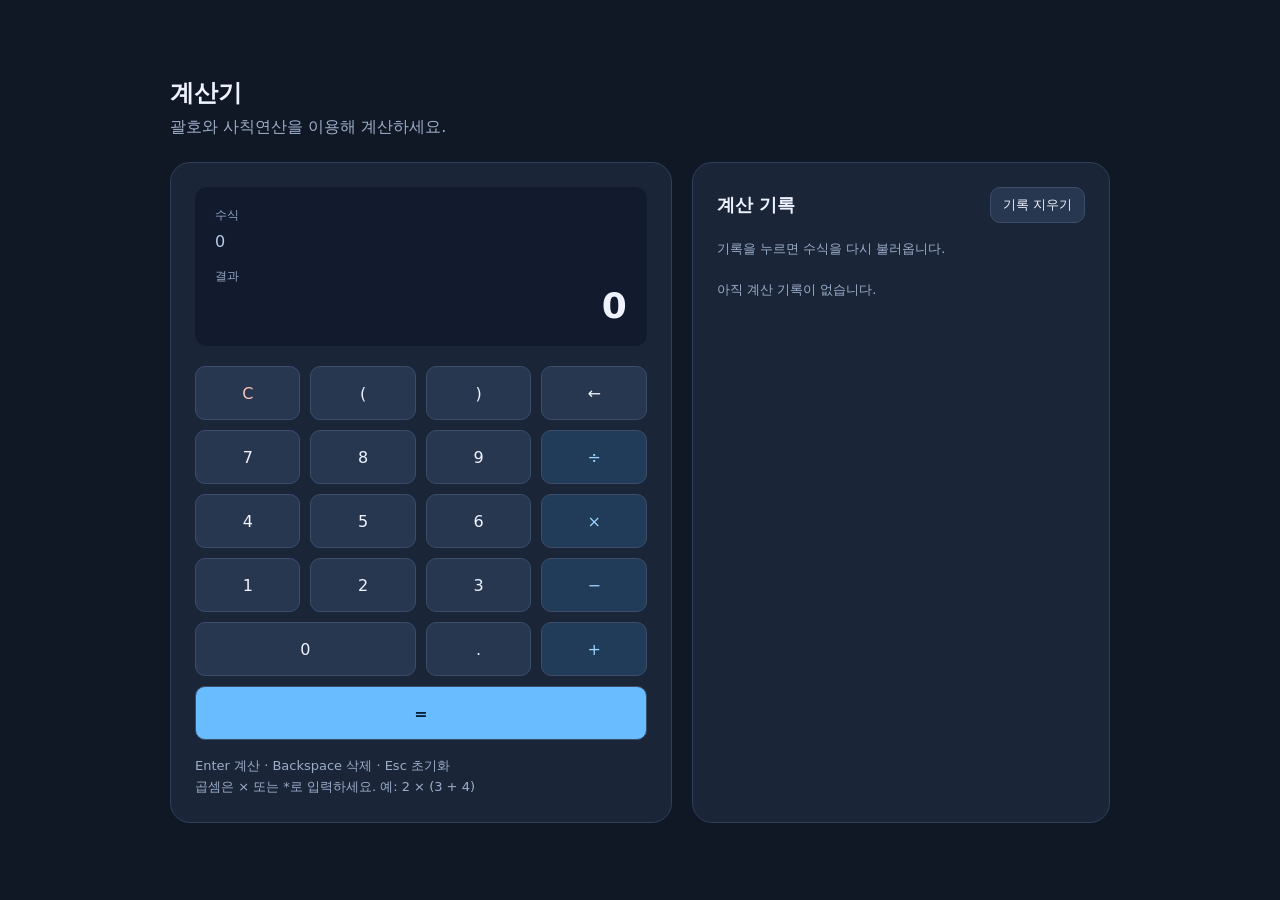
==== 계산기_Codex.html @ 98135432 "Add offline calculators and documentation" ====
<!doctype html>
<html lang="ko">
<head>
<meta charset="utf-8">
<meta name="viewport" content="width=device-width, initial-scale=1">
<title>계산기</title>
<style>
:root{color-scheme:dark;font-family:system-ui,-apple-system,"맑은 고딕",sans-serif;background:#101725;color:#eef3ff}*{box-sizing:border-box}body{margin:0;min-height:100vh;display:grid;place-items:center;padding:24px}main{width:min(940px,100%)}h1{font-size:24px;margin:0 0 8px}.intro{color:#9daec9;margin:0 0 24px}.layout{display:grid;grid-template-columns:minmax(0,1.2fr) minmax(0,1fr);gap:20px}.panel{background:#1a2538;border:1px solid #30405a;border-radius:20px;padding:24px}.display{background:#111b2d;border-radius:12px;padding:20px;margin-bottom:20px;min-height:140px}.label{color:#91a5c4;font-size:12px}.expression{min-height:28px;margin:8px 0;overflow-wrap:anywhere;color:#b9cbea}.result{font-size:36px;font-weight:650;text-align:right;overflow-wrap:anywhere}.result.error{font-size:22px;color:#ffb4b4}.keys{display:grid;grid-template-columns:repeat(4,1fr);gap:10px}button{font:inherit;color:inherit;border:1px solid #3b4d68;border-radius:10px;background:#283750;cursor:pointer;min-height:54px;transition:background .15s}button:hover{background:#394d6c}button:active{transform:translateY(1px)}button:focus-visible{outline:3px solid #a3cfff;outline-offset:3px}.operator{color:#99d3ff;background:#203c59}.equal{background:#68bcff;color:#09223b;font-weight:700}.equal:hover{background:#97d0ff}.clear{color:#ffc1bc}.history-head{display:flex;align-items:center;justify-content:space-between;gap:12px}h2{font-size:18px;margin:0}.history-head button{font-size:13px;min-height:36px;padding:0 12px}.history-list{list-style:none;padding:0;margin:20px 0 0;max-height:440px;overflow:auto}.history-list li{margin-bottom:10px}.history-item{width:100%;text-align:left;padding:14px;overflow-wrap:anywhere;line-height:1.6}.empty,.notice,.hint{color:#9daec9;font-size:13px;line-height:1.6}.hint{margin:16px 0 0}.notice{color:#ffd59a}.zero{grid-column:span 2}@media(max-width:680px){body{padding:16px}.layout{grid-template-columns:1fr}.panel{padding:18px}.history-list{max-height:280px}.result{font-size:32px}}
</style>
</head>
<body>
<main>
<h1>계산기</h1>
<p class="intro">괄호와 사칙연산을 이용해 계산하세요.</p>
<div class="layout">
<section class="panel" aria-label="계산기">
<div class="display"><div class="label">수식</div><div id="expression" class="expression" aria-live="polite">0</div><div class="label">결과</div><div id="result" class="result" role="status" aria-live="polite">0</div></div>
<div class="keys">
<button class="clear" data-action="clear" aria-label="모두 지우기">C</button><button data-value="(">(</button><button data-value=")">)</button><button data-action="delete" aria-label="한 글자 지우기">←</button>
<button data-value="7">7</button><button data-value="8">8</button><button data-value="9">9</button><button class="operator" data-value="/" aria-label="나누기">÷</button>
<button data-value="4">4</button><button data-value="5">5</button><button data-value="6">6</button><button class="operator" data-value="*" aria-label="곱하기">×</button>
<button data-value="1">1</button><button data-value="2">2</button><button data-value="3">3</button><button class="operator" data-value="-" aria-label="빼기">−</button>
<button class="zero" data-value="0">0</button><button data-value=".">.</button><button class="operator" data-value="+" aria-label="더하기">+</button>
<button class="equal" style="grid-column:span 4" data-action="calculate">=</button>
</div><p class="hint">Enter 계산 · Backspace 삭제 · Esc 초기화<br>곱셈은 × 또는 *로 입력하세요. 예: 2 × (3 + 4)</p>
</section>
<aside class="panel" aria-label="계산 기록"><div class="history-head"><h2>계산 기록</h2><button id="clear-history">기록 지우기</button></div><p class="hint">기록을 누르면 수식을 다시 불러옵니다.</p><p id="storage-notice" class="notice" hidden></p><ul id="history" class="history-list"></ul></aside>
</div>
</main>
<script>
'use strict';
// 외부 코드 실행 없이 재귀 하강 파서로 연산 우선순위를 처리한다.
function evaluate(source) {
  let position = 0;
  function skip() { while (/\s/.test(source[position] || '') && position < source.length) position++; }
  function take(char) { skip(); if (source[position] === char) { position++; return true; } return false; }
  function primary() {
    skip();
    if (take('(')) { const value = sum(); if (!take(')')) throw new Error('괄호를 확인해 주세요'); return value; }
    const match = source.slice(position).match(/^(?:\d+(?:\.\d*)?|\.\d+)(?:[eE][+-]?\d+)?/);
    if (!match) throw new Error('수식을 확인해 주세요');
    position += match[0].length;
    return Number(match[0]);
  }
  function unary() { if (take('+')) return unary(); if (take('-')) return -unary(); return primary(); }
  function product() {
    let value = unary();
    while (true) {
      if (take('*')) value *= unary();
      else if (take('/')) { const divisor = unary(); if (divisor === 0) throw new Error('0으로 나눌 수 없습니다'); value /= divisor; }
      else return value;
    }
  }
  function sum() {
    let value = product();
    while (true) { if (take('+')) value += product(); else if (take('-')) value -= product(); else return value; }
  }
  if (!source.trim()) throw new Error('수식을 입력해 주세요');
  const value = sum(); skip();
  if (position !== source.length) throw new Error('수식을 확인해 주세요');
  if (!Number.isFinite(value)) throw new Error('계산 가능한 범위를 초과했습니다');
  return Object.is(value, -0) ? '0' : String(Number(value.toPrecision(12)));
}
const expressionEl = document.getElementById('expression');
const resultEl = document.getElementById('result');
const historyEl = document.getElementById('history');
const noticeEl = document.getElementById('storage-notice');
const storageKey = 'codex-calculator-history-v1';
let expression = '', result = '0', completed = false, history = [];
function pretty(value) { return value.replace(/\*/g, '×').replace(/\//g, '÷').replace(/-/g, '−'); }
function storageWarning() { noticeEl.hidden = false; noticeEl.textContent = '이 브라우저에서는 기록을 저장할 수 없습니다. 현재 창에서만 기록이 유지됩니다.'; }
try {
  const saved = JSON.parse(localStorage.getItem(storageKey) || '[]');
  if (Array.isArray(saved)) history = saved.filter(item => item && typeof item.expression === 'string' && typeof item.result === 'string').slice(0, 200);
} catch { storageWarning(); }
function saveHistory() { try { localStorage.setItem(storageKey, JSON.stringify(history)); } catch { storageWarning(); } }
function render() { expressionEl.textContent = expression ? pretty(expression) : '0'; resultEl.textContent = result; }
function renderHistory() {
  historyEl.replaceChildren();
  if (!history.length) { const li = document.createElement('li'); li.className = 'empty'; li.textContent = '아직 계산 기록이 없습니다.'; historyEl.append(li); return; }
  history.forEach(item => {
    const li = document.createElement('li'), button = document.createElement('button');
    button.className = 'history-item'; button.textContent = pretty(item.expression) + ' = ' + item.result;
    button.addEventListener('click', () => { expression = item.expression; result = item.result; completed = false; resultEl.classList.remove('error'); render(); });
    li.append(button); historyEl.append(li);
  });
}
function input(value) {
  if (expression.length >= 500 && !completed) { result = '수식은 500자까지 입력할 수 있습니다'; resultEl.classList.add('error'); render(); return; }
  if (completed) expression = /^[+*/-]$/.test(value) ? result : '';
  completed = false; resultEl.classList.remove('error'); expression += value; render();
}
function action(name) {
  if (name === 'clear') { expression = ''; result = '0'; completed = false; resultEl.classList.remove('error'); }
  if (name === 'delete') { expression = expression.slice(0, -1); completed = false; resultEl.classList.remove('error'); result = '0'; }
  if (name === 'calculate') {
    try {
      result = evaluate(expression); completed = true; resultEl.classList.remove('error');
      history.unshift({expression, result}); history = history.slice(0, 200); saveHistory(); renderHistory();
    } catch (error) { result = error.message; completed = false; resultEl.classList.add('error'); }
  }
  render();
}
document.querySelector('.keys').addEventListener('click', event => { const button = event.target.closest('button'); if (!button) return; if (button.dataset.value !== undefined) input(button.dataset.value); else action(button.dataset.action); });
document.getElementById('clear-history').addEventListener('click', () => { history = []; saveHistory(); renderHistory(); });
document.addEventListener('keydown', event => {
  if (event.ctrlKey || event.metaKey || event.altKey) return;
  if (/^[0-9.+*/()\-]$/.test(event.key)) { event.preventDefault(); input(event.key); }
  else if (event.key === 'Enter' || event.key === '=') { event.preventDefault(); action('calculate'); }
  else if (event.key === 'Backspace') { event.preventDefault(); action('delete'); }
  else if (event.key === 'Escape') { event.preventDefault(); action('clear'); }
});
render(); renderHistory();
</script>
</body>
</html>
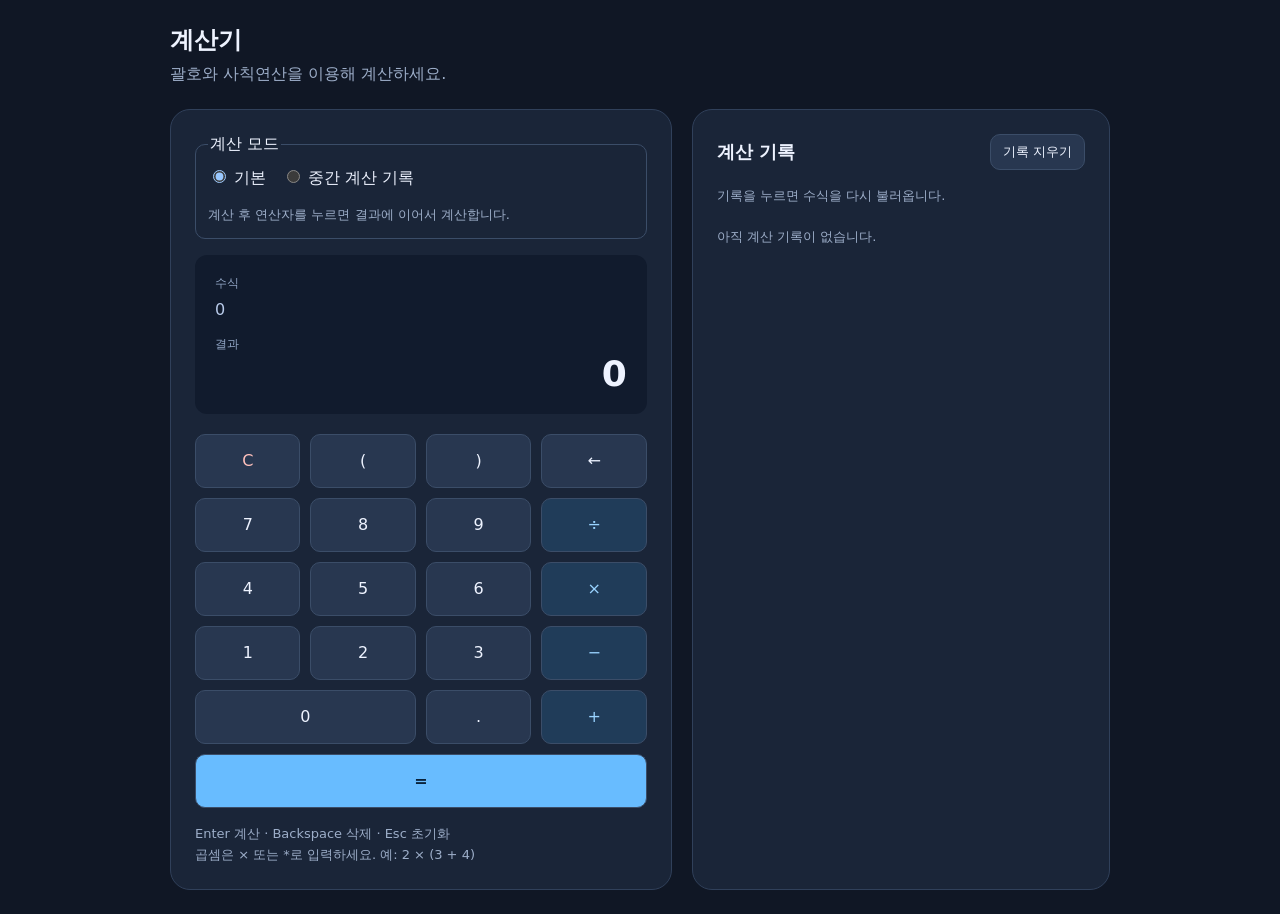
==== commit 95d4fbef: "Fix Vercel homepage and include intermediate calculation mode" ====
--- a/계산기_Codex.html
+++ b/계산기_Codex.html
@@ -14,6 +14,7 @@
 <p class="intro">괄호와 사칙연산을 이용해 계산하세요.</p>
 <div class="layout">
 <section class="panel" aria-label="계산기">
+<fieldset style="border:1px solid #3b4d68;border-radius:10px;margin:0 0 16px;padding:12px"><legend>계산 모드</legend><label style="margin-right:16px"><input type="radio" name="mode" value="single" checked> 기본</label><label><input type="radio" name="mode" value="steps"> 중간 계산 기록</label><p id="mode-hint" class="hint">계산 후 연산자를 누르면 결과에 이어서 계산합니다.</p></fieldset>
 <div class="display"><div class="label">수식</div><div id="expression" class="expression" aria-live="polite">0</div><div class="label">결과</div><div id="result" class="result" role="status" aria-live="polite">0</div></div>
 <div class="keys">
 <button class="clear" data-action="clear" aria-label="모두 지우기">C</button><button data-value="(">(</button><button data-value=")">)</button><button data-action="delete" aria-label="한 글자 지우기">←</button>
@@ -67,6 +68,15 @@
 const noticeEl = document.getElementById('storage-notice');
 const storageKey = 'codex-calculator-history-v1';
 let expression = '', result = '0', completed = false, history = [];
+let mode = 'single';
+document.querySelectorAll('input[name="mode"]').forEach(radio => {
+  radio.addEventListener('change', () => {
+    mode = radio.value;
+    document.getElementById('mode-hint').textContent = mode === 'steps'
+      ? '= 또는 Enter마다 중간 결과를 기록합니다. 연산자로 기존 수식을 이어 쓰세요. 새 계산은 C를 누르세요.'
+      : '계산 후 연산자를 누르면 결과에 이어서 계산합니다.';
+  });
+});
 function pretty(value) { return value.replace(/\*/g, '×').replace(/\//g, '÷').replace(/-/g, '−'); }
 function storageWarning() { noticeEl.hidden = false; noticeEl.textContent = '이 브라우저에서는 기록을 저장할 수 없습니다. 현재 창에서만 기록이 유지됩니다.'; }
 try {
@@ -86,8 +96,10 @@
   });
 }
 function input(value) {
-  if (expression.length >= 500 && !completed) { result = '수식은 500자까지 입력할 수 있습니다'; resultEl.classList.add('error'); render(); return; }
-  if (completed) expression = /^[+*/-]$/.test(value) ? result : '';
+  let nextExpression = expression;
+  if (completed) nextExpression = /^[+*/-]$/.test(value) ? (mode === 'steps' ? expression : result) : '';
+  if (nextExpression.length + value.length > 500) { result = '수식은 500자까지 입력할 수 있습니다'; completed = false; resultEl.classList.add('error'); render(); return; }
+  expression = nextExpression;
   completed = false; resultEl.classList.remove('error'); expression += value; render();
 }
 function action(name) {
@@ -105,6 +117,7 @@
 document.getElementById('clear-history').addEventListener('click', () => { history = []; saveHistory(); renderHistory(); });
 document.addEventListener('keydown', event => {
   if (event.ctrlKey || event.metaKey || event.altKey) return;
+  if (event.target && event.target.matches('input, select, textarea')) return;
   if (/^[0-9.+*/()\-]$/.test(event.key)) { event.preventDefault(); input(event.key); }
   else if (event.key === 'Enter' || event.key === '=') { event.preventDefault(); action('calculate'); }
   else if (event.key === 'Backspace') { event.preventDefault(); action('delete'); }
